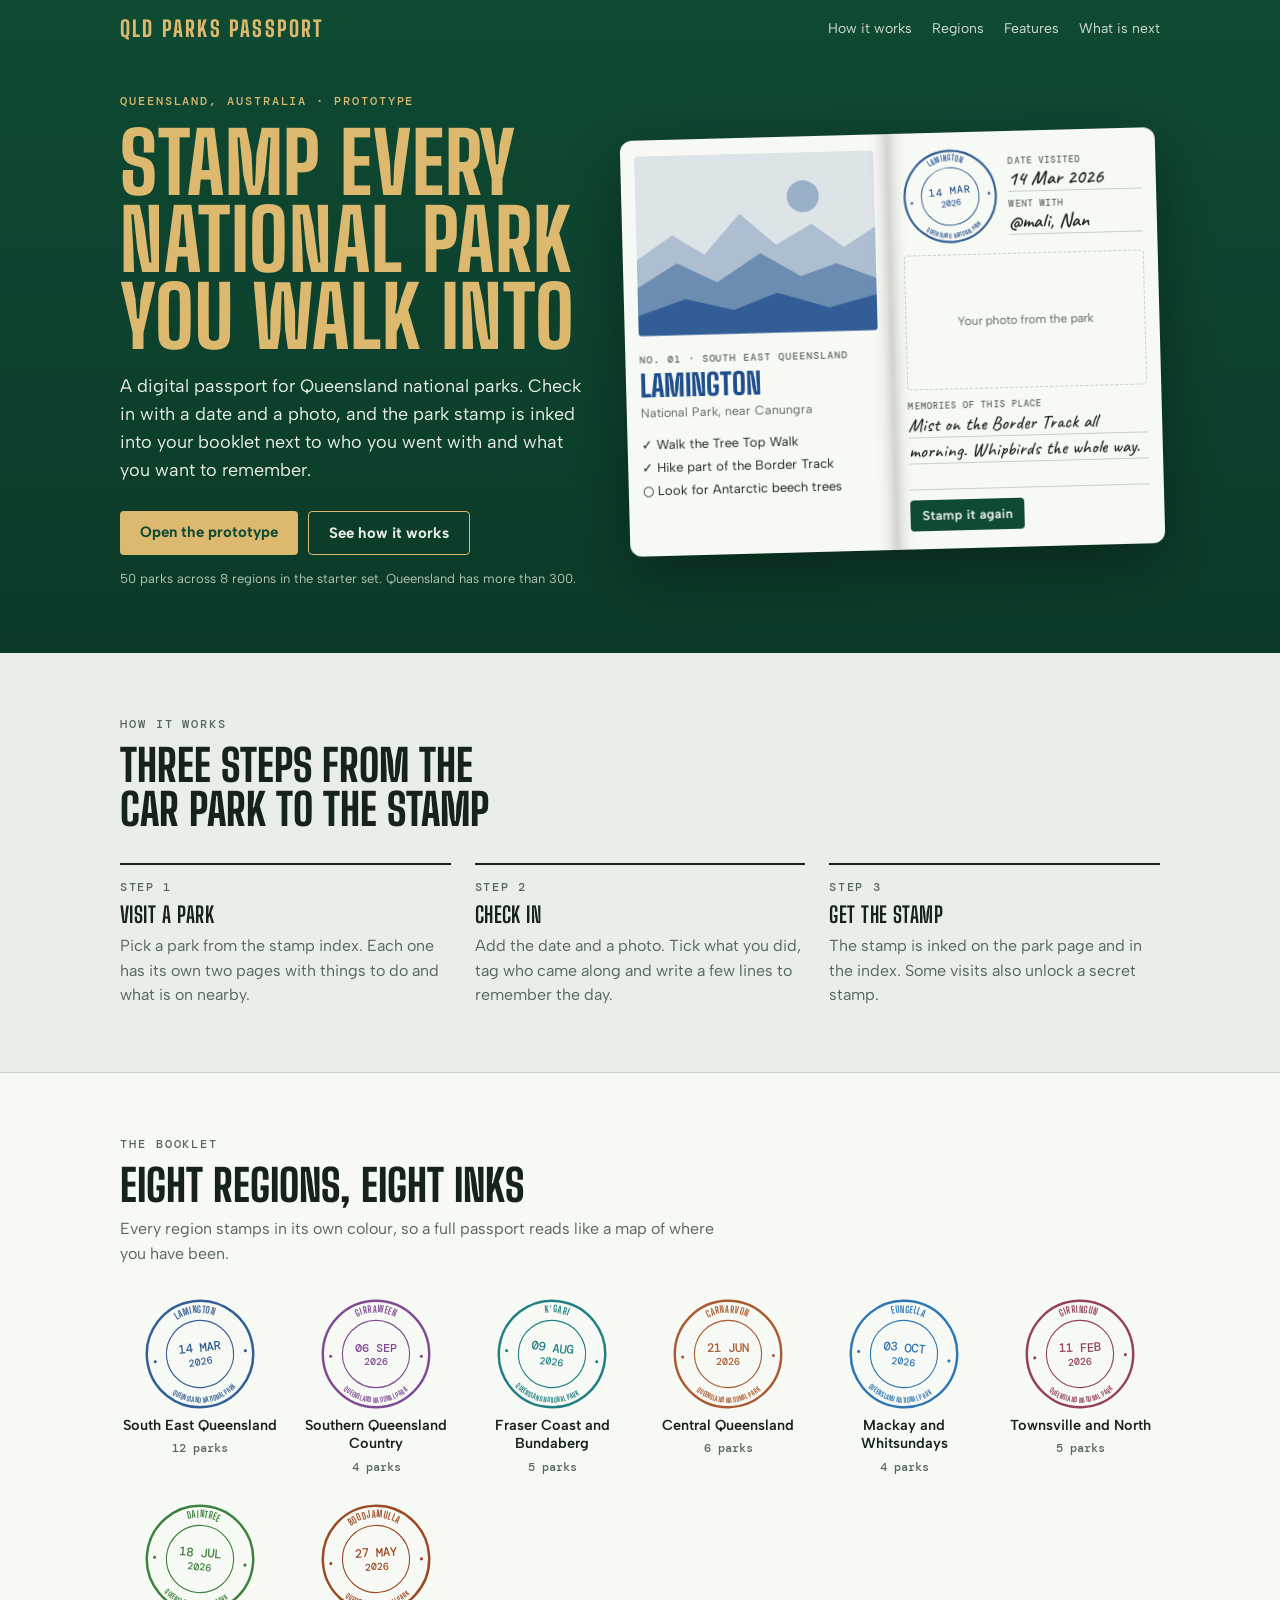
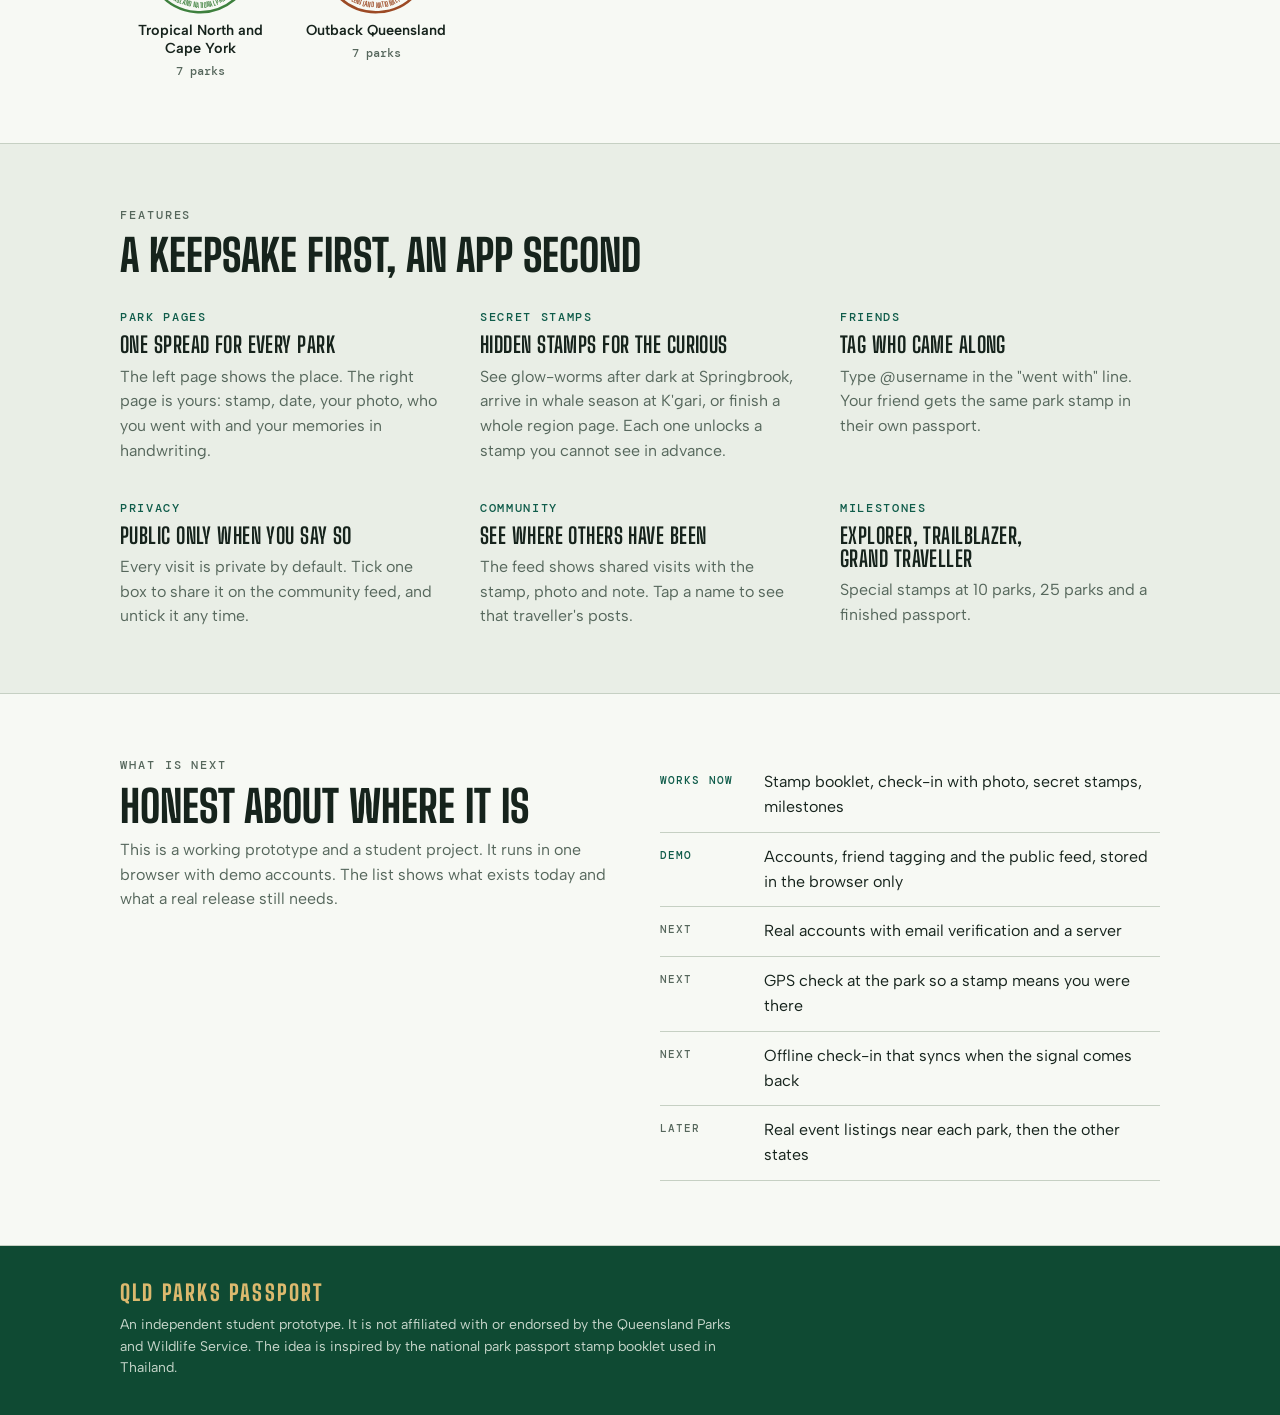
==== index.html @ c86c5197 "Add QLD Parks Passport site and app prototype" ====
<!DOCTYPE html>
<html lang="en">
<head>
<meta charset="utf-8">
<meta name="viewport" content="width=device-width, initial-scale=1">
<title>QLD Parks Passport</title>
<meta name="description" content="A digital passport for Queensland national parks. Check in, collect stamps and keep your memories.">
<link rel="stylesheet" href="https://fonts.googleapis.com/css2?family=Albert+Sans:wght@400;500;600;700&family=Big+Shoulders+Display:wght@600;700;800&family=DM+Mono:wght@400;500&family=Caveat:wght@500;600&display=swap">
<style>
html{-webkit-text-size-adjust:100%}body{margin:0}img{max-width:100%}[hidden]{display:none!important}
/* Layout: the hero is the passport cover (green and foil) holding an open booklet. Everything below is quiet paper, with one ink colour per region. */
:root{
  --paper:#e9eee6; --page:#f7f9f4; --fg:#16231c; --muted:#56675c; --line:#c6d0c3;
  --accent:#0f5c4a; --on-accent:#f3faf6; --secret:#9a5a12;
  --cover:#0f4a33; --cover-2:#0b3a28; --foil:#dcb96e; --on-cover:#e8efe6;
  --leaf:#f7f9f4; --leaf-fg:#16231c; --leaf-muted:#56675c; --leaf-line:#c6d0c3; --leaf-ink:#1f4e8c;
  --ink-1:#1f4e8c; --ink-2:#74388a; --ink-3:#0b7479; --ink-4:#a2481b;
  --ink-5:#1a69ad; --ink-6:#8a2f4b; --ink-7:#2a742a; --ink-8:#93380f;
  --display:"Big Shoulders Display","Arial Narrow",Impact,sans-serif;
  --body:"Albert Sans",system-ui,-apple-system,"Segoe UI",sans-serif;
  --mono:"DM Mono",ui-monospace,Menlo,Consolas,monospace;
  --hand:"Caveat","Bradley Hand","Segoe Print",cursive;
}
@media (prefers-color-scheme: dark){ :root:not([data-theme="light"]){
  --paper:#101713; --page:#18211c; --fg:#e5ede6; --muted:#98aa9e; --line:#2d3b33;
  --accent:#62caa7; --on-accent:#06231b; --secret:#e2a959;
  --ink-1:#7fb0f0; --ink-2:#cf97e6; --ink-3:#5fd0d4; --ink-4:#f0975f;
  --ink-5:#6fbdf5; --ink-6:#ee8fae; --ink-7:#84d584; --ink-8:#f08a55;
  color-scheme:dark } }
:root[data-theme="dark"]{
  --paper:#101713; --page:#18211c; --fg:#e5ede6; --muted:#98aa9e; --line:#2d3b33;
  --accent:#62caa7; --on-accent:#06231b; --secret:#e2a959;
  --ink-1:#7fb0f0; --ink-2:#cf97e6; --ink-3:#5fd0d4; --ink-4:#f0975f;
  --ink-5:#6fbdf5; --ink-6:#ee8fae; --ink-7:#84d584; --ink-8:#f08a55;
  color-scheme:dark }

*{box-sizing:border-box}
body{background:var(--paper);color:var(--fg);font:400 16px/1.55 var(--body)}
a{color:inherit}
:focus-visible{outline:2px solid var(--foil);outline-offset:3px}
.in{max-width:1080px;margin:0 auto;padding-inline:20px}
.eyebrow{font:500 12px/1.3 var(--mono);letter-spacing:.16em;text-transform:uppercase}
h1,h2,h3{font-family:var(--display);text-transform:uppercase;margin:0;text-wrap:balance}
h2{font-weight:800;font-size:clamp(30px,5vw,44px);line-height:1}
h3{font-weight:700;font-size:22px;line-height:1.05;letter-spacing:.02em}
p{margin:0}
.btn{display:inline-block;background:var(--foil);color:var(--cover);border:0;padding:12px 20px;font:700 15px var(--body);border-radius:4px;cursor:pointer;text-decoration:none}
.btn.line{background:none;color:var(--on-cover);border:1px solid var(--foil)}

/* hero = cover */
.hero{background:linear-gradient(180deg,var(--cover),var(--cover-2));color:var(--on-cover)}
.nav{display:flex;flex-wrap:wrap;gap:10px 24px;align-items:center;justify-content:space-between;padding-block:18px}
.brand{font:800 22px/1 var(--display);letter-spacing:.1em;color:var(--foil);text-transform:uppercase}
.nav nav{display:flex;flex-wrap:wrap;gap:6px 20px;font-size:14px}
.nav nav a{text-decoration:none;opacity:.9}
.nav nav a:hover{text-decoration:underline}
.hero-grid{display:grid;grid-template-columns:minmax(0,1fr) minmax(0,1.15fr);gap:40px;align-items:center;padding-block:36px 64px}
.hero h1{font-weight:800;font-size:clamp(44px,8vw,84px);line-height:.92;color:var(--foil);letter-spacing:.01em}
.hero .lede{font-size:18px;max-width:46ch;margin-top:18px}
.hero .eyebrow{color:var(--foil);margin-bottom:14px;display:block}
.cta{display:flex;flex-wrap:wrap;gap:10px;margin-top:26px}
.note{font-size:13px;opacity:.75;margin-top:14px}
@media (max-width:860px){.hero-grid{grid-template-columns:minmax(0,1fr);padding-block:20px 44px}}

/* booklet in the hero (always paper coloured, like a real page) */
.spread{display:grid;grid-template-columns:repeat(2,minmax(0,1fr));filter:drop-shadow(0 18px 30px rgba(0,0,0,.35));transform:rotate(-1.5deg)}
.leaf{background:var(--leaf);color:var(--leaf-fg);padding:16px 14px 18px;display:flex;flex-direction:column;gap:10px;min-width:0}
.leaf.l{border-radius:12px 0 0 12px;box-shadow:inset -18px 0 18px -18px rgba(0,0,0,.3)}
.leaf.r{border-radius:0 12px 12px 0;box-shadow:inset 18px 0 18px -18px rgba(0,0,0,.3)}
.leaf .art{width:100%;aspect-ratio:4/3;border-radius:4px;display:block}
.leaf .no{font:500 9.5px var(--mono);letter-spacing:.1em;color:var(--leaf-muted);text-transform:uppercase}
.leaf .pname{font:800 clamp(20px,3.4vw,30px)/1 var(--display);color:var(--leaf-ink);text-transform:uppercase}
.leaf .small{font-size:12.5px;color:var(--leaf-muted)}
.leaf ul{list-style:none;margin:0;padding:0;font-size:13px;display:flex;flex-direction:column;gap:3px}
.rec{display:grid;grid-template-columns:minmax(0,96px) minmax(0,1fr);gap:10px;align-items:center}
.rec svg{width:100%;height:auto;display:block}
.lab{font:500 9px var(--mono);letter-spacing:.12em;text-transform:uppercase;color:var(--leaf-muted);display:block}
.hand{font:600 20px/1.2 var(--hand);border-bottom:1px solid var(--leaf-line);display:block;min-height:25px;overflow-wrap:anywhere}
.lines{font:500 19px/26px var(--hand);min-height:78px;background:repeating-linear-gradient(to bottom,transparent 0 25px,var(--leaf-line) 25px 26px);overflow-wrap:anywhere}
.snapbox{aspect-ratio:16/9;border:1px dashed var(--leaf-line);border-radius:4px;display:grid;place-items:center;font-size:12px;color:var(--leaf-muted);text-align:center;padding:6px}
.leaf .inkbtn{align-self:flex-start;background:var(--cover);color:var(--leaf);border:0;border-radius:4px;padding:8px 12px;font:600 13px var(--body);cursor:pointer}
.stamp{opacity:.9}
.stamp text{font-family:var(--display);font-weight:700;letter-spacing:.06em}
.stamp .date{font-family:var(--mono);font-weight:500;letter-spacing:0}
@keyframes thump{0%{transform:scale(1.7) rotate(-14deg);opacity:0}60%{transform:scale(.94);opacity:1}100%{transform:scale(1)}}
.thump{animation:thump .45s cubic-bezier(.2,.8,.3,1) both;transform-origin:center;transform-box:fill-box}
@media (prefers-reduced-motion: reduce){.thump{animation:none}.spread{transform:none}}

section{padding-block:64px}
.head{display:flex;flex-direction:column;gap:10px;max-width:62ch;margin-bottom:32px}
.head .eyebrow{color:var(--muted)}
.head p{color:var(--muted)}

.steps{display:grid;grid-template-columns:repeat(auto-fit,minmax(230px,1fr));gap:24px;counter-reset:s;list-style:none;margin:0;padding:0}
.steps li{counter-increment:s;border-top:2px solid var(--fg);padding-top:14px;display:flex;flex-direction:column;gap:8px}
.steps li::before{content:"Step " counter(s);font:500 12px var(--mono);letter-spacing:.14em;text-transform:uppercase;color:var(--muted)}
.steps p{color:var(--muted)}

.band{background:var(--page);border-block:1px solid var(--line)}
.regions{display:grid;grid-template-columns:repeat(auto-fill,minmax(150px,1fr));gap:28px 16px}
.region{display:flex;flex-direction:column;align-items:center;text-align:center;gap:6px}
.region svg{width:112px;height:auto}
.region b{font-weight:600;font-size:14.5px;line-height:1.25}
.region span{font:500 12px var(--mono);color:var(--muted)}

.features{display:grid;grid-template-columns:repeat(auto-fit,minmax(280px,1fr));gap:36px 40px}
.feature{display:flex;flex-direction:column;gap:8px}
.feature p{color:var(--muted)}
.feature .k{font:500 12px var(--mono);letter-spacing:.14em;text-transform:uppercase;color:var(--accent)}

.next{display:grid;grid-template-columns:minmax(0,1fr) minmax(0,1fr);gap:40px}
@media (max-width:760px){.next{grid-template-columns:minmax(0,1fr)}}
.list{list-style:none;margin:0;padding:0;display:flex;flex-direction:column}
.list li{display:grid;grid-template-columns:92px minmax(0,1fr);gap:12px;padding:12px 0;border-bottom:1px solid var(--line)}
.list .tag{font:500 11px/1.9 var(--mono);letter-spacing:.1em;text-transform:uppercase;color:var(--muted)}
.list .tag.now{color:var(--accent)}

footer{background:var(--cover);color:var(--on-cover);padding-block:36px;font-size:14px}
footer .in{display:flex;flex-direction:column;gap:10px}
footer p{max-width:70ch;opacity:.85}
</style>
</head>
<body>
<svg width="0" height="0" style="position:absolute" aria-hidden="true"><defs>
  <path id="arcT" d="M 13 50 A 37 37 0 0 1 87 50"/>
  <path id="arcB" d="M 6.5 50 A 43.5 43.5 0 0 0 93.5 50"/>
</defs></svg>

<header class="hero">
  <div class="in nav">
    <span class="brand">QLD Parks Passport</span>
    <nav aria-label="Sections">
      <a href="#how">How it works</a><a href="#regions">Regions</a><a href="#features">Features</a><a href="#next">What is next</a>
    </nav>
  </div>
  <div class="in hero-grid">
    <div>
      <span class="eyebrow">Queensland, Australia · Prototype</span>
      <h1>Stamp every national park you walk into</h1>
      <p class="lede">A digital passport for Queensland national parks. Check in with a date and a photo, and the park stamp is inked into your booklet next to who you went with and what you want to remember.</p>
      <div class="cta">
        <a class="btn" href="app/">Open the prototype</a>
        <a class="btn line" href="#how">See how it works</a>
      </div>
      <p class="note">50 parks across 8 regions in the starter set. Queensland has more than 300.</p>
    </div>
    <div class="spread" aria-label="An open passport showing the pages for Lamington National Park">
      <div class="leaf l">
        <svg class="art" viewBox="0 0 120 90" preserveAspectRatio="xMidYMid slice" role="img" aria-label="Illustration of a mountain range">
          <rect width="120" height="90" fill="#1f4e8c" opacity=".12"/><circle cx="84" cy="22" r="8" fill="#1f4e8c" opacity=".35"/>
          <path d="M0 90 L0 52 L18 40 L34 50 L52 30 L70 46 L88 36 L104 48 L120 38 L120 90 Z" fill="#1f4e8c" opacity=".25"/>
          <path d="M0 90 L0 66 L20 54 L40 64 L62 50 L82 62 L100 56 L120 64 L120 90 Z" fill="#1f4e8c" opacity=".45"/>
          <path d="M0 90 L0 80 L24 72 L48 78 L70 70 L96 78 L120 72 L120 90 Z" fill="#1f4e8c" opacity=".75"/>
        </svg>
        <div><span class="no">No. 01 · South East Queensland</span><div class="pname">Lamington</div><span class="small">National Park, near Canungra</span></div>
        <ul><li>✓ Walk the Tree Top Walk</li><li>✓ Hike part of the Border Track</li><li>○ Look for Antarctic beech trees</li></ul>
      </div>
      <div class="leaf r">
        <div class="rec">
          <div id="heroStamp"></div>
          <div><span class="lab">Date visited</span><span class="hand">14 Mar 2026</span><span class="lab" style="margin-top:6px">Went with</span><span class="hand">@mali, Nan</span></div>
        </div>
        <div class="snapbox">Your photo from the park</div>
        <div><span class="lab">Memories of this place</span><div class="lines">Mist on the Border Track all morning. Whipbirds the whole way.</div></div>
        <button class="inkbtn" id="ink" type="button">Stamp it again</button>
      </div>
    </div>
  </div>
</header>

<main>
  <section id="how"><div class="in">
    <div class="head"><span class="eyebrow">How it works</span><h2>Three steps from the car park to the stamp</h2></div>
    <ol class="steps">
      <li><h3>Visit a park</h3><p>Pick a park from the stamp index. Each one has its own two pages with things to do and what is on nearby.</p></li>
      <li><h3>Check in</h3><p>Add the date and a photo. Tick what you did, tag who came along and write a few lines to remember the day.</p></li>
      <li><h3>Get the stamp</h3><p>The stamp is inked on the park page and in the index. Some visits also unlock a secret stamp.</p></li>
    </ol>
  </div></section>

  <section id="regions" class="band"><div class="in">
    <div class="head"><span class="eyebrow">The booklet</span><h2>Eight regions, eight inks</h2><p>Every region stamps in its own colour, so a full passport reads like a map of where you have been.</p></div>
    <div class="regions" id="regionGrid"></div>
  </div></section>

  <section id="features"><div class="in">
    <div class="head"><span class="eyebrow">Features</span><h2>A keepsake first, an app second</h2></div>
    <div class="features">
      <div class="feature"><span class="k">Park pages</span><h3>One spread for every park</h3><p>The left page shows the place. The right page is yours: stamp, date, your photo, who you went with and your memories in handwriting.</p></div>
      <div class="feature"><span class="k">Secret stamps</span><h3>Hidden stamps for the curious</h3><p>See glow-worms after dark at Springbrook, arrive in whale season at K'gari, or finish a whole region page. Each one unlocks a stamp you cannot see in advance.</p></div>
      <div class="feature"><span class="k">Friends</span><h3>Tag who came along</h3><p>Type @username in the "went with" line. Your friend gets the same park stamp in their own passport.</p></div>
      <div class="feature"><span class="k">Privacy</span><h3>Public only when you say so</h3><p>Every visit is private by default. Tick one box to share it on the community feed, and untick it any time.</p></div>
      <div class="feature"><span class="k">Community</span><h3>See where others have been</h3><p>The feed shows shared visits with the stamp, photo and note. Tap a name to see that traveller's posts.</p></div>
      <div class="feature"><span class="k">Milestones</span><h3>Explorer, Trailblazer, Grand Traveller</h3><p>Special stamps at 10 parks, 25 parks and a finished passport.</p></div>
    </div>
  </div></section>

  <section id="next" class="band"><div class="in next">
    <div class="head" style="margin-bottom:0"><span class="eyebrow">What is next</span><h2>Honest about where it is</h2><p>This is a working prototype and a student project. It runs in one browser with demo accounts. The list shows what exists today and what a real release still needs.</p></div>
    <ul class="list">
      <li><span class="tag now">Works now</span><span>Stamp booklet, check-in with photo, secret stamps, milestones</span></li>
      <li><span class="tag now">Demo</span><span>Accounts, friend tagging and the public feed, stored in the browser only</span></li>
      <li><span class="tag">Next</span><span>Real accounts with email verification and a server</span></li>
      <li><span class="tag">Next</span><span>GPS check at the park so a stamp means you were there</span></li>
      <li><span class="tag">Next</span><span>Offline check-in that syncs when the signal comes back</span></li>
      <li><span class="tag">Later</span><span>Real event listings near each park, then the other states</span></li>
    </ul>
  </div></section>
</main>

<footer><div class="in">
  <span class="brand">QLD Parks Passport</span>
  <p>An independent student prototype. It is not affiliated with or endorsed by the Queensland Parks and Wildlife Service. The idea is inspired by the national park passport stamp booklet used in Thailand.</p>
</div></footer>

<script>
const MON = ['JAN','FEB','MAR','APR','MAY','JUN','JUL','AUG','SEP','OCT','NOV','DEC'];
const esc = s => String(s).replace(/[&<>"]/g, c => ({'&':'&amp;','<':'&lt;','>':'&gt;','"':'&quot;'}[c]));
function stampSVG(label, day, mon, year, ink, rot, cls){
  return '<svg viewBox="0 0 100 100" role="img" aria-label="Stamp: ' + esc(label) + '">' +
    '<g class="stamp ' + (cls || '') + '"><g transform="rotate(' + rot + ' 50 50)" fill="none" stroke="' + ink + '">' +
    '<circle cx="50" cy="50" r="47.5" stroke-width="2.2"/><circle cx="50" cy="50" r="30" stroke-width="1"/>' +
    '<circle cx="9.5" cy="52" r="1.4" fill="' + ink + '" stroke="none"/><circle cx="90.5" cy="52" r="1.4" fill="' + ink + '" stroke="none"/>' +
    '<text fill="' + ink + '" stroke="none" font-size="' + (label.length > 17 ? 7 : 8.4) + '" text-anchor="middle"><textPath href="#arcT" startOffset="50%">' + esc(label) + '</textPath></text>' +
    '<text fill="' + ink + '" stroke="none" font-size="6.2" text-anchor="middle"><textPath href="#arcB" startOffset="50%">QUEENSLAND NATIONAL PARK</textPath></text>' +
    '<text class="date" x="50" y="48" fill="' + ink + '" stroke="none" font-size="11" text-anchor="middle">' + day + ' ' + mon + '</text>' +
    '<text class="date" x="50" y="60" fill="' + ink + '" stroke="none" font-size="9" text-anchor="middle">' + year + '</text>' +
    '</g></g></svg>';
}
const REGIONS = [
  ['South East Queensland', 12, 'LAMINGTON', '14', 'MAR'],
  ['Southern Queensland Country', 4, 'GIRRAWEEN', '06', 'SEP'],
  ['Fraser Coast and Bundaberg', 5, "K'GARI", '09', 'AUG'],
  ['Central Queensland', 6, 'CARNARVON', '21', 'JUN'],
  ['Mackay and Whitsundays', 4, 'EUNGELLA', '03', 'OCT'],
  ['Townsville and North', 5, 'GIRRINGUN', '11', 'FEB'],
  ['Tropical North and Cape York', 7, 'DAINTREE', '18', 'JUL'],
  ['Outback Queensland', 7, 'BOODJAMULLA', '27', 'MAY']
];
document.getElementById('regionGrid').innerHTML = REGIONS.map((r, i) =>
  '<div class="region">' + stampSVG(r[2], r[3], r[4], '2026', 'var(--ink-' + (i + 1) + ')', (i * 7) % 15 - 7) +
  '<b>' + esc(r[0]) + '</b><span>' + r[1] + ' parks</span></div>').join('');
const hero = document.getElementById('heroStamp');
function inkHero(animate){ hero.innerHTML = stampSVG('LAMINGTON', '14', 'MAR', '2026', '#1f4e8c', -6, animate ? 'thump' : ''); }
inkHero(false);
document.getElementById('ink').addEventListener('click', () => inkHero(true));
</script>
</body>
</html>
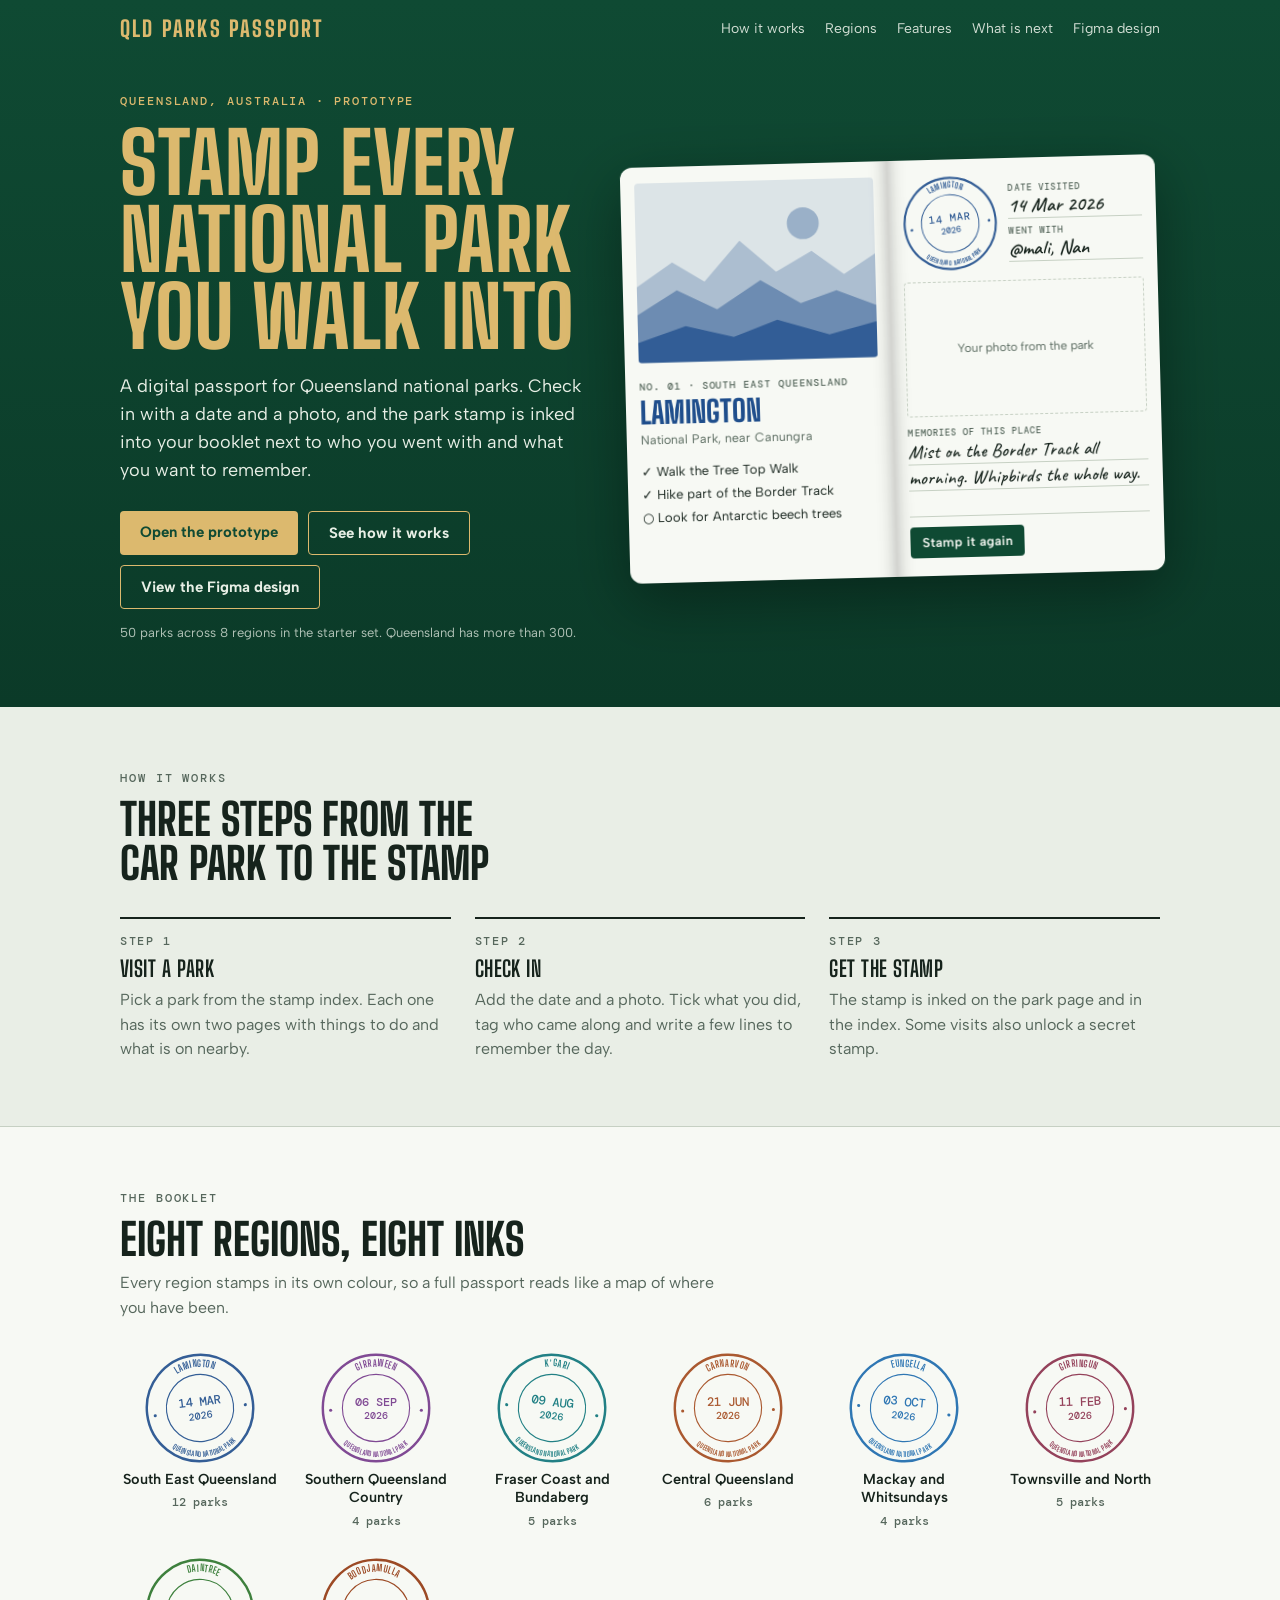
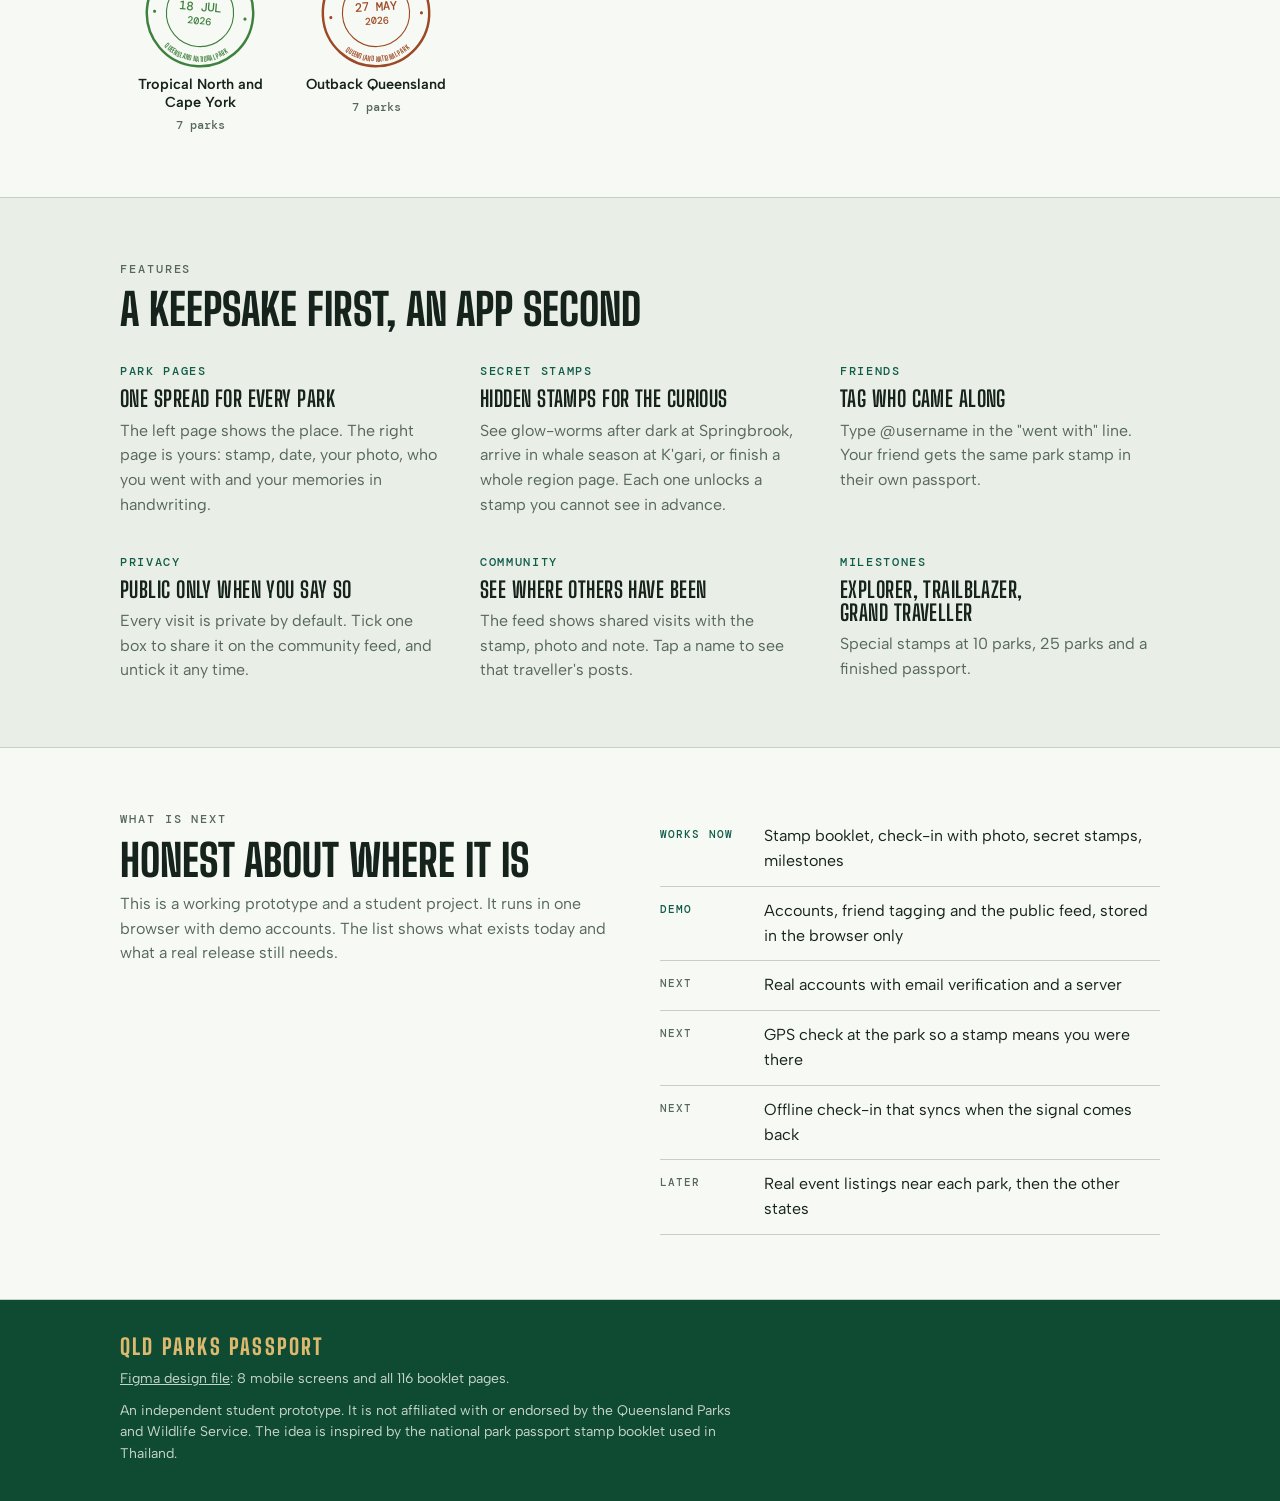
==== commit 0b62f932: "Add Figma design link to site and README" ====
--- a/index.html
+++ b/index.html
@@ -130,7 +130,7 @@
   <div class="in nav">
     <span class="brand">QLD Parks Passport</span>
     <nav aria-label="Sections">
-      <a href="#how">How it works</a><a href="#regions">Regions</a><a href="#features">Features</a><a href="#next">What is next</a>
+      <a href="#how">How it works</a><a href="#regions">Regions</a><a href="#features">Features</a><a href="#next">What is next</a><a href="https://www.figma.com/design/vDgz9XXeqx9uj3zb79TLy3" target="_blank" rel="noopener">Figma design</a>
     </nav>
   </div>
   <div class="in hero-grid">
@@ -141,6 +141,7 @@
       <div class="cta">
         <a class="btn" href="app/">Open the prototype</a>
         <a class="btn line" href="#how">See how it works</a>
+        <a class="btn line" href="https://www.figma.com/design/vDgz9XXeqx9uj3zb79TLy3" target="_blank" rel="noopener">View the Figma design</a>
       </div>
       <p class="note">50 parks across 8 regions in the starter set. Queensland has more than 300.</p>
     </div>
@@ -210,6 +211,7 @@
 
 <footer><div class="in">
   <span class="brand">QLD Parks Passport</span>
+  <p><a href="https://www.figma.com/design/vDgz9XXeqx9uj3zb79TLy3" target="_blank" rel="noopener">Figma design file</a>: 8 mobile screens and all 116 booklet pages.</p>
   <p>An independent student prototype. It is not affiliated with or endorsed by the Queensland Parks and Wildlife Service. The idea is inspired by the national park passport stamp booklet used in Thailand.</p>
 </div></footer>
 
